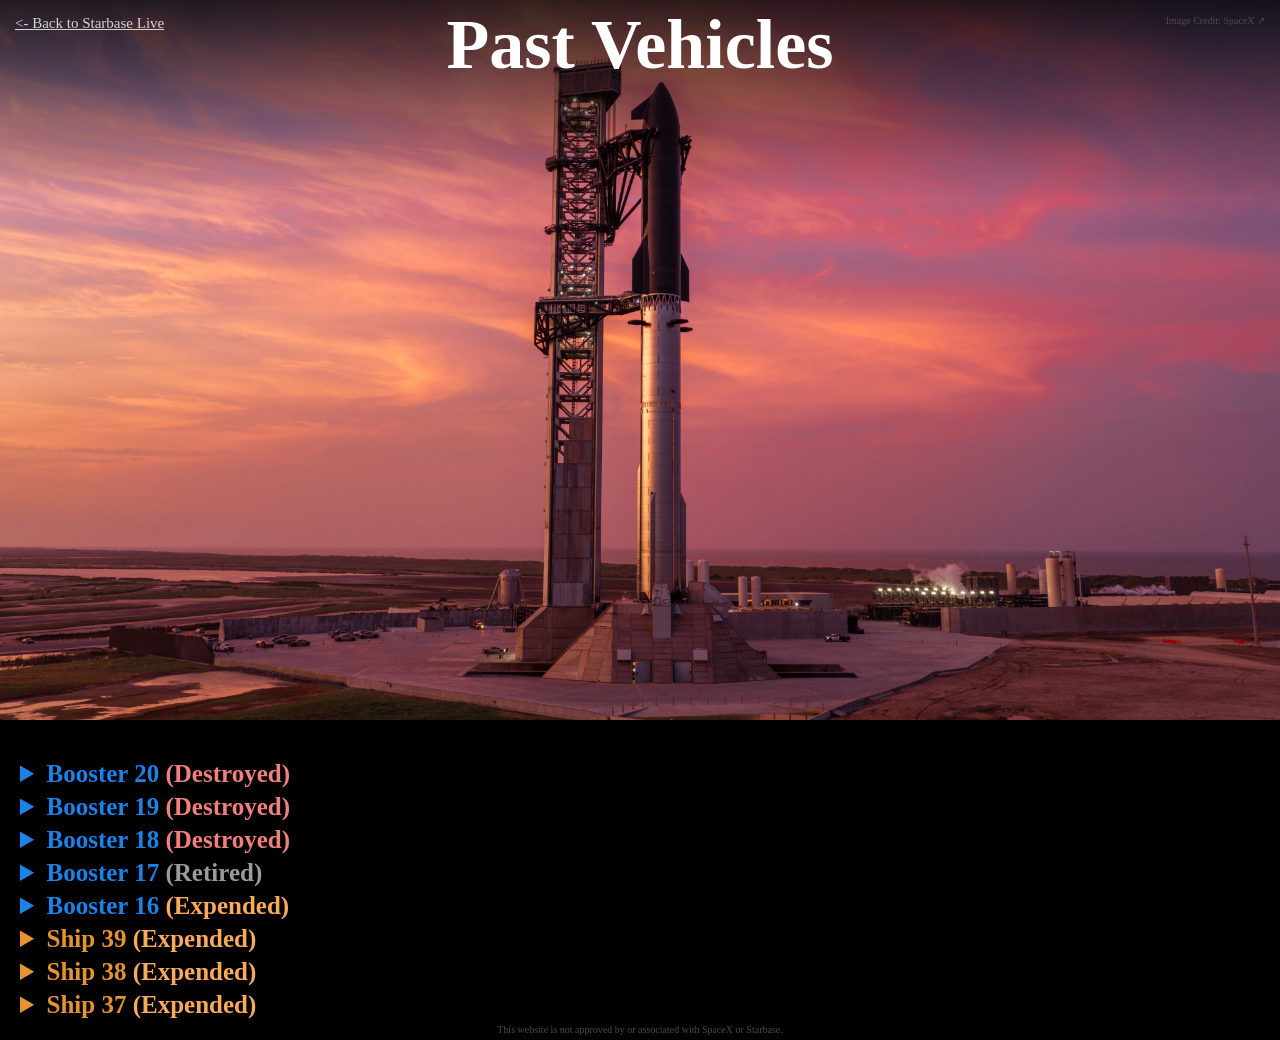
==== past-vehicles.html @ 7f8a21f4 "1.2 - Added a past flights page (goes back to Flight 10 for now) - De-yelled the main page - Added h" ====
<!DOCTYPE html>
<html>
<head>
<title>Starbase Live - Past Vehicles</title>
<link rel="stylesheet" href="stylesheet.css">
</head>
<body>
<div class="h-wrapper">
    <img src="img/past-vehicles.png" class="headerimg">
    <h1>Past Vehicles</h1>
    <a href="https://www.twitter.com/SpaceX" target="_blank"><p class="right">Image Credit: SpaceX ↗</p></a>
    <p><a href="index.html" style="font-size: 15px;"><- Back to Starbase Live</a></p>
</div>

<div>
<details id="booster-20">
<summary class="dropdown-hover booster booster-hover">Booster 20 <span class="incomplete">(Destroyed)</span></summary>
<pre>
Flew on Flight 13

Booster 20 flew on the second Starship V3 test flight and improved on Booster 19's performance by completing the boostback burn following stage separation. Unfortunately, it was unable to relight all 13 engines for its landing burn and, as a result, had a hard splashdown off the coast of Starbase.

<b class="booster-s">SCHEDULE</b>
Completed cryogenic proofing (June 6th-7th, 2026 - 2 tests)
Completed full-duration static fire (July 10th, 2026 - 25s)
<span class="booster-launch-p">Scrubbed launch attempt (July 16th, 2026 - Post-ignition abort)</span>
Completed propellant dump test (July 22nd, 2026)
<span class="booster-launch-p">Starship Flight 13 (July 24th, 2026 - 48 days)</span>
</pre>
</details>

<details id="booster-19">
<summary class="dropdown-hover booster booster-hover">Booster 19 <span class="incomplete">(Destroyed)</span></summary>
<pre>
Flew on Flight 12 with <span class="ship">Ship 39</span>

Booster 19 was the first Starship V3 booster to reach flight (and the first booster to launch from Pad 2). One of its Raptor 3 engines flamed out on ascent but did not affect the trajectory. After hot staging, Booster 19 was pushed the wrong direction, causing its boostback burn to be prematurely shutdown and a hard splashdown in an unplanned location.

<b class="booster-s">SCHEDULE</b>
Completed cryogenic proofing (February 2nd-7th, 2026 - 4 tests)
Completed tanking test (March 10th, 2026)
Completed spin prime test (March 11th, 2026)
Completed igniter test (March 15th, 2026)
<span class="incomplete">Failed 10-engine static fire (March 16th, 2026)</span>
Completed spin prime test #2 (April 12th, 2026)
Completed igniter test #2 (April 13th, 2026)
<span class="incomplete">Failed 33-engine static fire (April 15th, 2026)</span>
Completed tanking test #2 (April 16th, 2026)
Completed full-duration static fire (May 7th, 2026 - 16s)
Completed wet dress rehearsal (May 11th, 2026)
Completed stacked tanking test (May 20th, 2026)
<span class="booster-launch-p">Scrubbed launch attempt (May 21st, 2026 - T-40s hold, QD arm failed to retract)</span>
<span class="booster-launch-p">Starship Flight 12 (May 22nd, 2026 - 109 days)</span>
</pre>
</details>

<details id="booster-18">
<summary class="dropdown-hover booster booster-hover">Booster 18 <span class="incomplete">(Destroyed)</span></summary>
<pre>
Did not fly

Booster 18 was the first Starship V3 booster and was supposed to fly on Flight 12 but failed during testing.

<b class="booster-s">SCHEDULE</b>
<span class="incomplete">Failed gas system pressure testing (November 21st, 2025)</span>
</pre>
</details>

<details id="booster-17">
<summary class="dropdown-hover booster booster-hover">Booster 17 <span class="retired">(Retired)</span></summary>
<pre>
Did not fly

Booster 17 was the final Starship V2 booster and did not fly due to the program moving forward to develop Starship V3.

<b class="booster-s">SCHEDULE</b>
Completed cryogenic proofing (April 8th-9th, 2025 - 2 tests)
</pre>
</details>

<details id="booster-16">
<summary class="dropdown-hover booster booster-hover">Booster 16 <span class="in-progress">(Expended)</span></summary>
<pre>
Flew on Flight 10 with <span class="ship">Ship 37</span>

Booster 16, while not the final V2 booster or on the last V2 flight, was the last booster created that flew on a Starship V2 flight. Booster 16 performed several tests in-flight, including engine-out capability during landing, before performing a planned hard splashdown off the coast of Starbase.

<b class="booster-s">SCHEDULE</b>
Completed cryogenic proofing (February 28th-March 4th, 2025 - 2 tests)
Completed full-duration static fire (June 6th, 2025)
<span class="booster-launch-p">Scrubbed launch attempt (August 24th, 2025 - T-40m, leak in oxidizer line)</span>
<span class="booster-launch-p">Scrubbed launch attempt #2 (August 25th, 2025 - T-40s, weather)</span>
<span class="booster-launch-p">Starship Flight 10 (August 26th, 2025 - 179 days)</span>

</pre>
</details>

<details id="ship-39">
<summary class="dropdown-hover ship ship-hover">Ship 39 <span class="in-progress">(Expended)</span></summary>
<pre>
Flew on Flight 12 with <span class="booster">Booster 19</span>

Ship 39 was the first Starship V3 upper stage and flew on V3's first flight. During ascent, one of its Vaccum-Optimised Raptor 3 engines failed. Despite this, it was able to complete its ascent burn, deploying 22 dummy Starlink V3 satellites (2 of which took photos of Ship 39) before re-entering Earth's atmosphere and splashing down in the Indian Ocean as planned.

<b class="ship-s">SCHEDULE</b>
Completed cryogenic proofing (February 28th-March 3rd, 2026 - 3 tests)
Completed spin prime test (April 11th, 2026)
Completed 2 unknown tests (April 12th-13th, 2026 - likely igniter/spin prime)
Completed full-duration static fire (April 14th, 2026)
<span class="ship-launch-p">Scrubbed launch attempt (May 21st, 2026 - T-40s, QD arm failed to retract)</span>
<span class="ship-launch-p">Starship Flight 12 (May 22nd, 2026 - 83 days)</span>
</pre>
</details>

<details id="ship-38">
<summary class="dropdown-hover ship ship-hover">Ship 38 <span class="in-progress">(Expended)</span></summary>
<pre>
Flew on Flight 11 with <span class="booster">Booster 15</span>

Ship 38 was the final Starship V2 and flew on the final V2 flight.

<b class="ship-s">SCHEDULE</b>
Completed cryogenic proofing (July 30th, 2025 - 2 tests)
Completed full-duration static fire (September 22nd, 2025)
<span class="ship-launch-p">Starship Flight 11 (October 13th, 2025 - 75 days)</span>
</pre>
</details>

<details id="ship-37">
<summary class="dropdown-hover ship ship-hover">Ship 37 <span class="in-progress">(Expended)</span></summary>
<pre>
Flew on Flight 10 with <span class="booster">Booster 16</span>

Ship 37 was the first Starship V2 ship to successfully deploy Starlink simulators and perform a soft splashdown in the Indian Ocean.

<b class="ship-s">SCHEDULE</b>
Completed cryogenic proofing (May 30th, 2025 - 2 tests)
Completed single-engine static fire (July 31st, 2025)
Completed full-duration static fire (August 1st, 2025)
Completed spin prime (August 13th, 2025)
<span class="ship-launch-p">Scrubbed launch attempt (August 24th, 2025 - T-40m, leak in oxidizer line)</span>
<span class="ship-launch-p">Scrubbed launch attempt #2 (August 25th, 2025 - T-40s, weather)</span>
<span class="ship-launch-p">Starship Flight 10 (August 26th, 2025 - 98 days)</span>
</pre>
</details>
</div>

<p style="text-align: center; padding-bottom: 5px" class="source">This website is not approved by or associated with SpaceX or Starbase.</p>

<script>
document.querySelectorAll('details').forEach(function(details) {
  details.addEventListener('toggle', function() {
    if (details.open) {
      details.scrollIntoView({ behavior: 'smooth', block: 'nearest' });
    }
  });
});

function openDetailsFromHash() {
    const hash = window.location.hash;
    if (!hash) return;

    const target = document.querySelector(hash);
    if (target && target.tagName === 'DETAILS') {
        target.open = true;
        target.scrollIntoView({ behavior: 'smooth', block: 'nearest' });
    }
}

window.addEventListener('DOMContentLoaded', openDetailsFromHash);
window.addEventListener('hashchange', openDetailsFromHash);
</script>
</body>

</html>
---- stylesheet.css ----
html {
    -webkit-text-size-adjust: 100%;
    text-size-adjust: 100%;
}

body {
    background-color: black;
    color: white;
    font-family: 'Inter';
    margin: 0;
}

h1 {
    text-align: center;
    font-weight: 900;
    font-size: clamp(28px, 8vw, 70px);
    position: absolute;
    z-index: 10;
    top: 5px;
    left: 0px;
    right: 0px;
    margin: 0;
}

h2 {
    font-size: 40px;
    font-weight: 700;
    margin-bottom: 20px;
}

.h-wrapper p {
    font-size: clamp(5px, 2vw, 10px);
    color: rgb(75, 75, 75);
    position: absolute;
    z-index: 10;
    top: 15px;
    left: 15px;
    right: 0;
    margin: 0;
    width: fit-content;
}

.h-wrapper .right {
    text-align: right;
    left: auto;
    right: 15px;
}

img {
    width: 100%;
    height: auto;
}

details {
    margin-top: 5px;
    margin-bottom: 5px;
}

.dropdown-hover {
    cursor: pointer;
}

summary {
    font-weight: 600;
    font-size: 25px;
    color: #994cde;
    -webkit-user-select: none; /* Safari */
    -ms-user-select: none; /* IE 10 and IE 11 */
    user-select: none; /* Standard syntax */
}

.beach-closure {
    color: #d73cbd;
}

.beach-closure:hover {
    color: #f063d8;
}

summary:hover {
    color: #b974f5;
    transition: 0.1s;
}

.ship-hover:hover {
    color: #eba652;
    transition: 0.1s;
}

.booster-hover:hover {
    color: #3e98f2;
    transition: 0.1s;
}

pre {
    font-family: 'Inter';
    font-weight: 400;
    font-size: 20px;
    margin-top: 0;
    margin-bottom: 10px;
    white-space: pre-wrap;
    word-wrap: break-word;
    padding-left: 1em;
}

b {
    font-weight: 600;
}

.h-wrapper {
    position: relative;
    margin: 0;
    padding: 0;
}

.h-wrapper::after {
    content: '';
    position: absolute;
    top: 0;
    left: 0;
    right: 0;
    height: 200px;
    background: linear-gradient(to bottom, rgba(0, 0, 0, 0.8), transparent);
    pointer-events: none;
    z-index: 1;
}

.headerimg {
    display: block;
}

.firstdiv {
    margin-top: 20px;
}

div {
    margin-top: 40px;
    padding: 0 20px;
}

div h3 {
    font-size: 24px;
    margin-top: 15px;
    margin-bottom: 0;
}

.booster {
    color: #1b82e8;
}

.ship {
    color: #e49330;
}

.launch {
    color: #994cde;
}

.source {
    color: rgb(75, 75, 75);
    font-size: 10px;
    margin: 0;
}

a {
    color: lightgray;
    text-decoration-color: lightgray;
    text-decoration-thickness: 1px;
}

.a-source {
    color: rgb(75, 75, 75);
    text-decoration-color: rgb(75, 75, 75);
}

.a-none {
    color: auto;
    text-decoration-color: auto;
}

.complete {
    color: lightgreen;
}

.in-progress {
    color: rgb(249, 170, 91);
}

.incomplete {
    color: lightcoral
}

.uncertain {
    color: rgb(235, 188, 18);
    font-style: italic;
}

.retired {
    color: rgb(155, 155, 155);
}

.booster-s {
    color: rgb(54, 184, 228);
}

.ship-s {
    color: rgb(237, 162, 101);
}

.booster-launch-p {
    font-weight: 500;
    color: rgb(192, 233, 248);
}

.ship-launch-p {
    font-weight: 500;
    color: rgb(248, 214, 192)
}
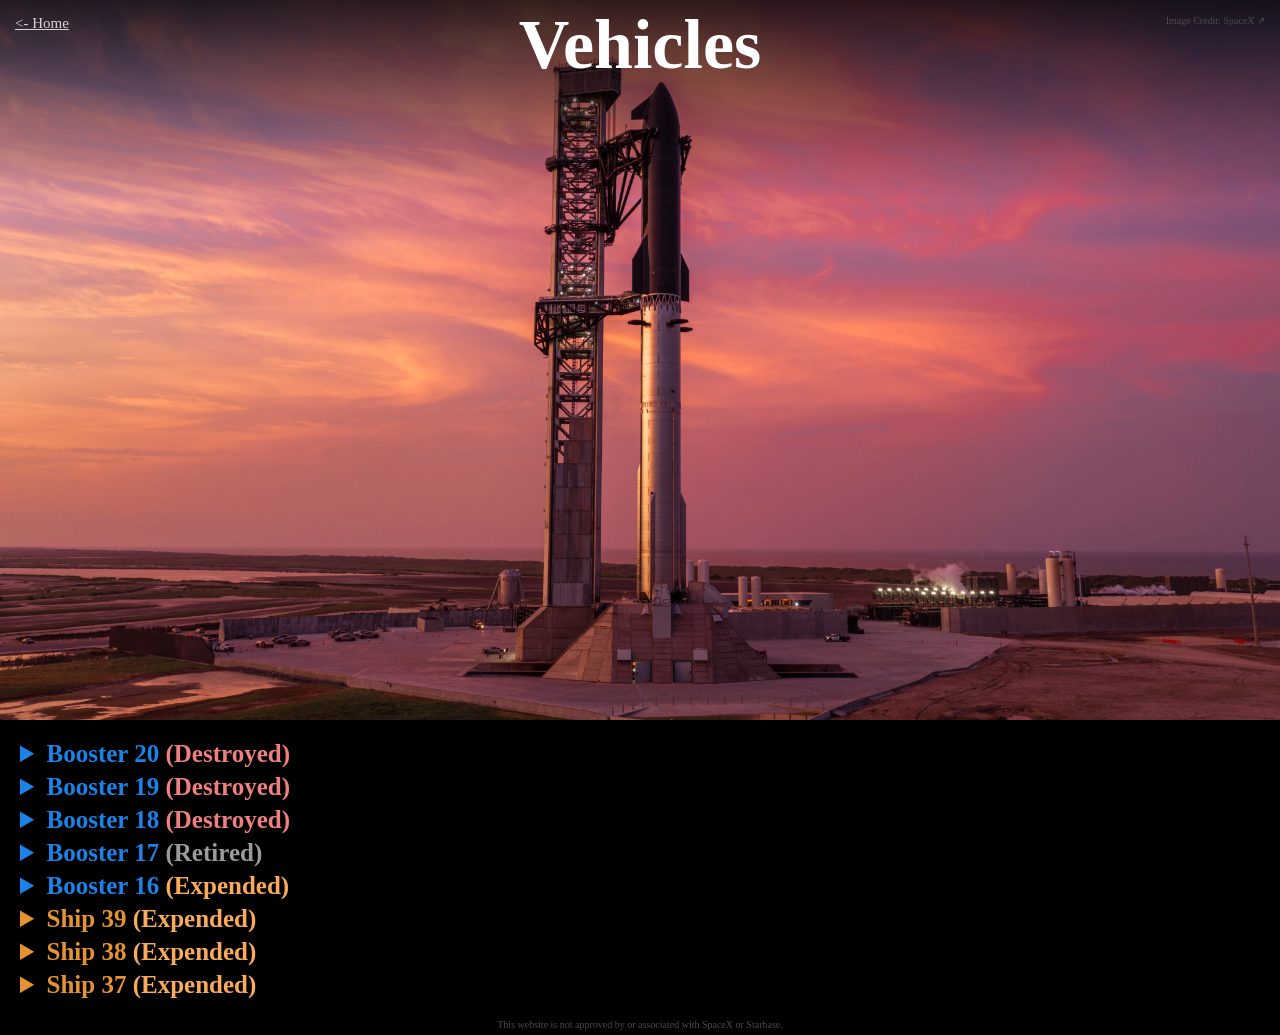
==== commit 5af2a47e: "phone phone" ====
--- a/past-vehicles.html
+++ b/past-vehicles.html
@@ -2,17 +2,18 @@
 <html>
 <head>
 <title>Starbase Live - Past Vehicles</title>
+<meta name="viewport" content="width=device-width, initial-scale=1.0">
 <link rel="stylesheet" href="stylesheet.css">
 </head>
 <body>
 <div class="h-wrapper">
     <img src="img/past-vehicles.png" class="headerimg">
-    <h1>Past Vehicles</h1>
-    <a href="https://www.twitter.com/SpaceX" target="_blank"><p class="right">Image Credit: SpaceX ↗</p></a>
-    <p><a href="index.html" style="font-size: 15px;"><- Back to Starbase Live</a></p>
+    <h1>Vehicles</h1>
+    <a href="https://twitter.com/SpaceX/status/2080302195677728803" target="_blank"><p class="right">Image Credit: SpaceX ↗</p></a>
+    <p><a href="index.html" class="a-wrapper"><- Home</a></p>
 </div>
 
-<div>
+<div class="firstdiv">
 <details id="booster-20">
 <summary class="dropdown-hover booster booster-hover">Booster 20 <span class="incomplete">(Destroyed)</span></summary>
 <pre>
@@ -145,7 +146,7 @@
 </details>
 </div>
 
-<p style="text-align: center; padding-bottom: 5px" class="source">This website is not approved by or associated with SpaceX or Starbase.</p>
+<p style="text-align: center; margin-top: 20px; padding-bottom: 5px" class="source">This website is not approved by or associated with SpaceX or Starbase.</p>
 
 <script>
 document.querySelectorAll('details').forEach(function(details) {
--- a/stylesheet.css
+++ b/stylesheet.css
@@ -38,6 +38,10 @@
     right: 0;
     margin: 0;
     width: fit-content;
+}
+
+.a-wrapper {
+    font-size: clamp(10px, 2vw, 15px);
 }
 
 .h-wrapper .right {
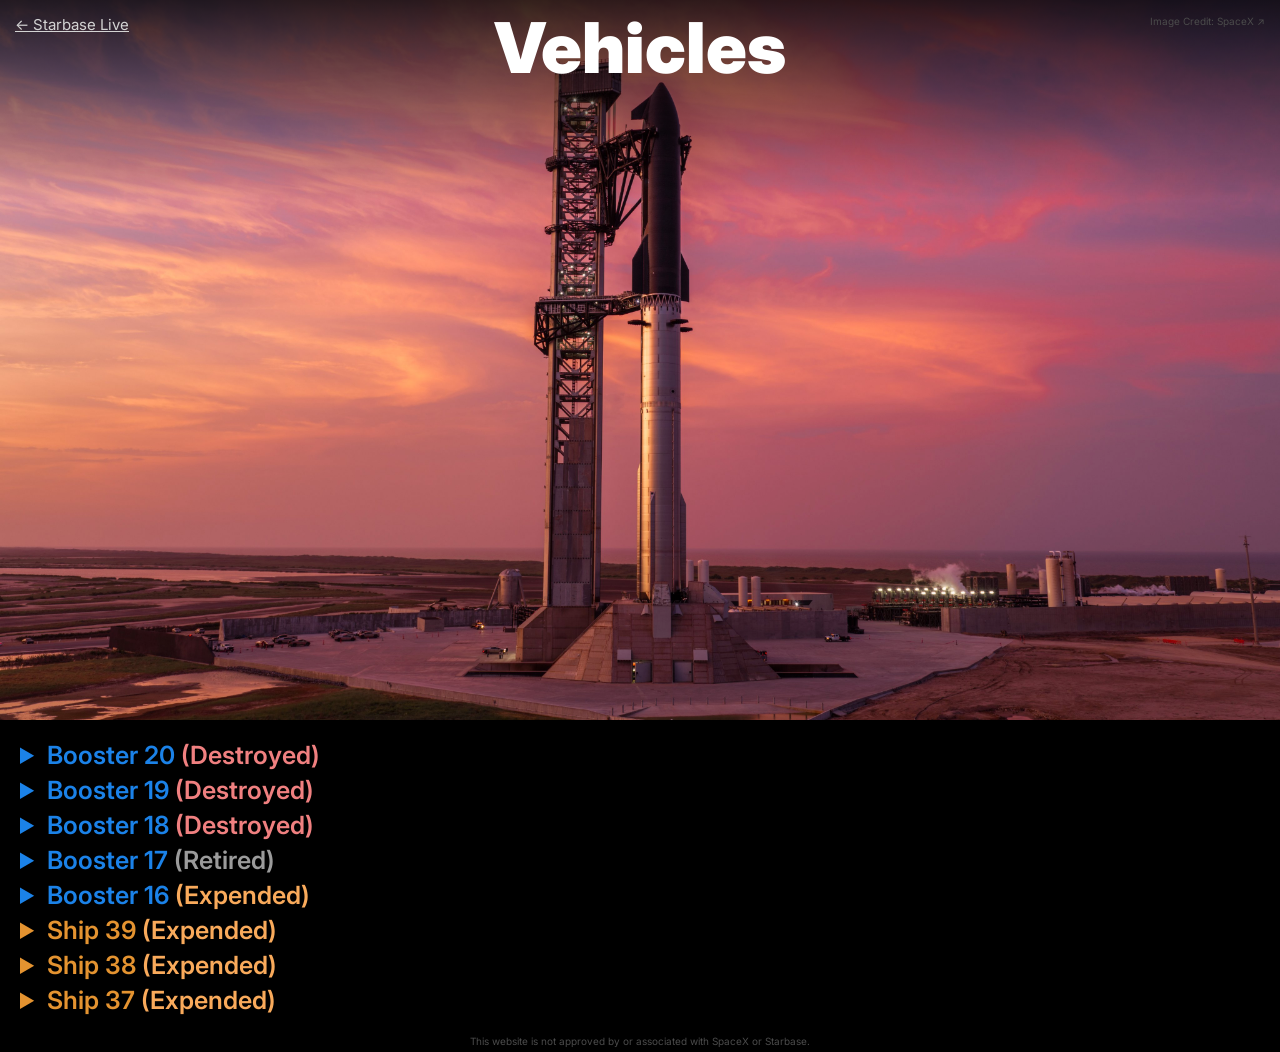
==== commit 5ac58dea: "PHONE PHONE" ====
--- a/past-vehicles.html
+++ b/past-vehicles.html
@@ -4,13 +4,14 @@
 <title>Starbase Live - Past Vehicles</title>
 <meta name="viewport" content="width=device-width, initial-scale=1.0">
 <link rel="stylesheet" href="stylesheet.css">
+<link href="https://fonts.googleapis.com/css2?family=Inter:ital,opsz,wght@0,14..32,100..900;1,14..32,100..900&family=Noto+Sans:ital,wght@0,100..900;1,100..900&display=swap" rel="stylesheet">
 </head>
 <body>
 <div class="h-wrapper">
     <img src="img/past-vehicles.png" class="headerimg">
     <h1>Vehicles</h1>
     <a href="https://twitter.com/SpaceX/status/2080302195677728803" target="_blank"><p class="right">Image Credit: SpaceX ↗</p></a>
-    <p><a href="index.html" class="a-wrapper"><- Home</a></p>
+    <p><a href="index.html" class="a-wrapper"><- Starbase Live</a></p>
 </div>
 
 <div class="firstdiv">
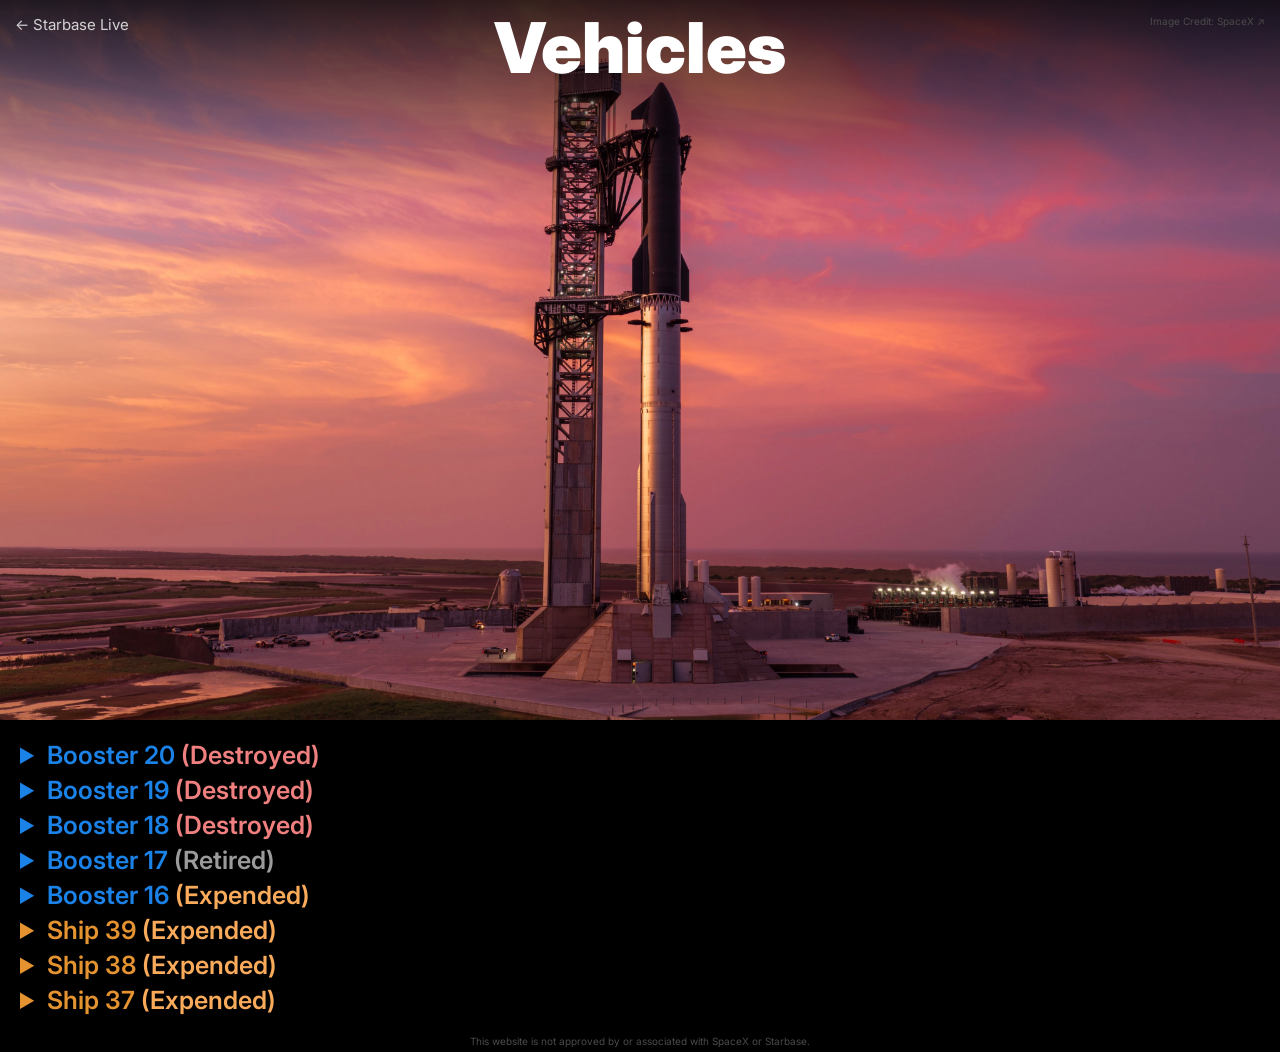
==== commit 3075ba4f: "9/13 15:45 Added animation to the page switches" ====
--- a/past-vehicles.html
+++ b/past-vehicles.html
@@ -11,7 +11,7 @@
     <img src="img/past-vehicles.png" class="headerimg">
     <h1>Vehicles</h1>
     <a href="https://twitter.com/SpaceX/status/2080302195677728803" target="_blank"><p class="right">Image Credit: SpaceX ↗</p></a>
-    <p><a href="index.html" class="a-wrapper"><- Starbase Live</a></p>
+    <p class="expand"><a href="index.html" class="a-wrapper a-expand"><- Starbase Live</a></p>
 </div>
 
 <div class="firstdiv">
--- a/stylesheet.css
+++ b/stylesheet.css
@@ -17,10 +17,12 @@
     position: absolute;
     z-index: 10;
     top: 5px;
-    left: 0px;
-    right: 0px;
-    margin: 0;
-}
+    left: 50%;
+    transform: translateX(-50%);
+    width: fit-content;
+    margin: 0;
+}
+
 
 h2 {
     font-size: 40px;
@@ -42,6 +44,7 @@
 
 .a-wrapper {
     font-size: clamp(10px, 2vw, 15px);
+    text-decoration: none;
 }
 
 .h-wrapper .right {
@@ -219,4 +222,23 @@
 .ship-launch-p {
     font-weight: 500;
     color: rgb(248, 214, 192)
+}
+
+.expand {
+    scale: 1;
+    transition: 0.3s;
+}
+
+.expand:hover {
+    cursor: pointer;
+    scale: 1.1;
+}
+
+.a-expand {
+    color: lightgray;
+    transition: 0.3s;
+}
+
+.a-expand:hover {
+    color: white;
 }
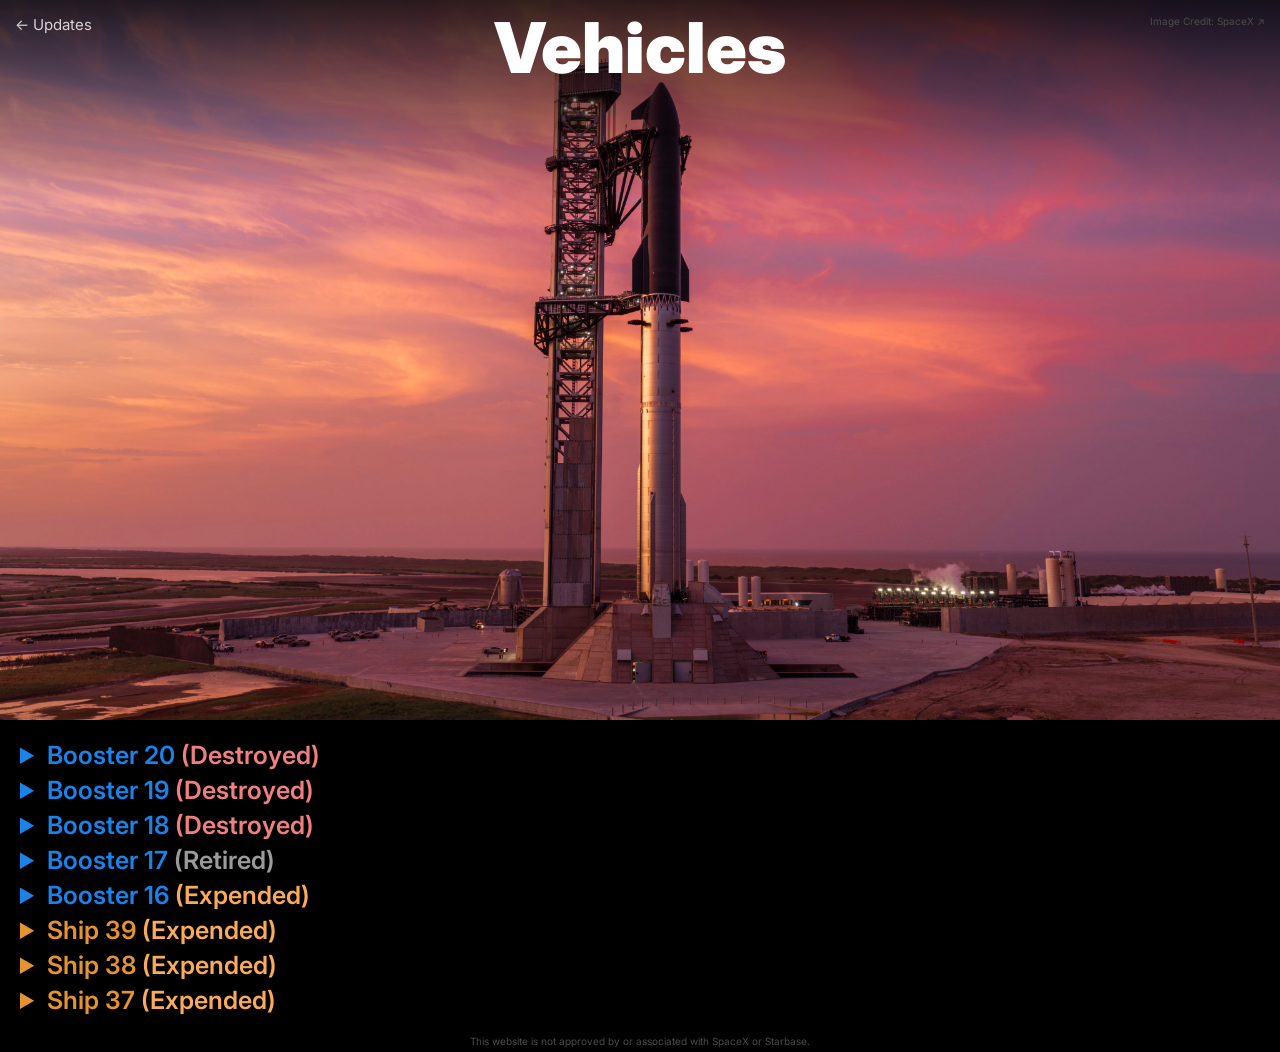
==== commit a7611b28: "1.3 - Added a notification system - Added a "Stands" tracking section - Renamed to Starbase Updates " ====
--- a/past-vehicles.html
+++ b/past-vehicles.html
@@ -1,7 +1,7 @@
 <!DOCTYPE html>
 <html>
 <head>
-<title>Starbase Live - Past Vehicles</title>
+<title>Starbase Updates - Past Vehicles</title>
 <meta name="viewport" content="width=device-width, initial-scale=1.0">
 <link rel="stylesheet" href="stylesheet.css">
 <link href="https://fonts.googleapis.com/css2?family=Inter:ital,opsz,wght@0,14..32,100..900;1,14..32,100..900&family=Noto+Sans:ital,wght@0,100..900;1,100..900&display=swap" rel="stylesheet">
@@ -11,7 +11,7 @@
     <img src="img/past-vehicles.png" class="headerimg">
     <h1>Vehicles</h1>
     <a href="https://twitter.com/SpaceX/status/2080302195677728803" target="_blank"><p class="right">Image Credit: SpaceX ↗</p></a>
-    <p class="expand"><a href="index.html" class="a-wrapper a-expand"><- Starbase Live</a></p>
+    <p class="expand"><a href="index.html" class="a-wrapper a-expand"><- Updates</a></p>
 </div>
 
 <div class="firstdiv">
@@ -149,29 +149,7 @@
 
 <p style="text-align: center; margin-top: 20px; padding-bottom: 5px" class="source">This website is not approved by or associated with SpaceX or Starbase.</p>
 
-<script>
-document.querySelectorAll('details').forEach(function(details) {
-  details.addEventListener('toggle', function() {
-    if (details.open) {
-      details.scrollIntoView({ behavior: 'smooth', block: 'nearest' });
-    }
-  });
-});
-
-function openDetailsFromHash() {
-    const hash = window.location.hash;
-    if (!hash) return;
-
-    const target = document.querySelector(hash);
-    if (target && target.tagName === 'DETAILS') {
-        target.open = true;
-        target.scrollIntoView({ behavior: 'smooth', block: 'nearest' });
-    }
-}
-
-window.addEventListener('DOMContentLoaded', openDetailsFromHash);
-window.addEventListener('hashchange', openDetailsFromHash);
-</script>
+<script src="script.js"></script>
 </body>
 
 </html>
--- a/stylesheet.css
+++ b/stylesheet.css
@@ -61,6 +61,7 @@
 details {
     margin-top: 5px;
     margin-bottom: 5px;
+    width: fit-content;
 }
 
 .dropdown-hover {
@@ -151,6 +152,31 @@
     margin-bottom: 0;
 }
 
+.f-button {
+    margin: auto;
+    margin-top: 10px;
+    margin-bottom: 5px;
+    display: block;
+    padding: 5px;
+    border-radius: 15px;
+    background-color: black;
+    border: 2px white solid;
+    color: white;
+    scale: 1;
+    transition: 0.2s;
+}
+
+.f-button:hover {
+    color: black;
+    background-color: white;
+    scale: 1.1;
+    cursor: pointer;
+}
+
+.footer {
+    text-align: center;
+}
+
 .booster {
     color: #1b82e8;
 }
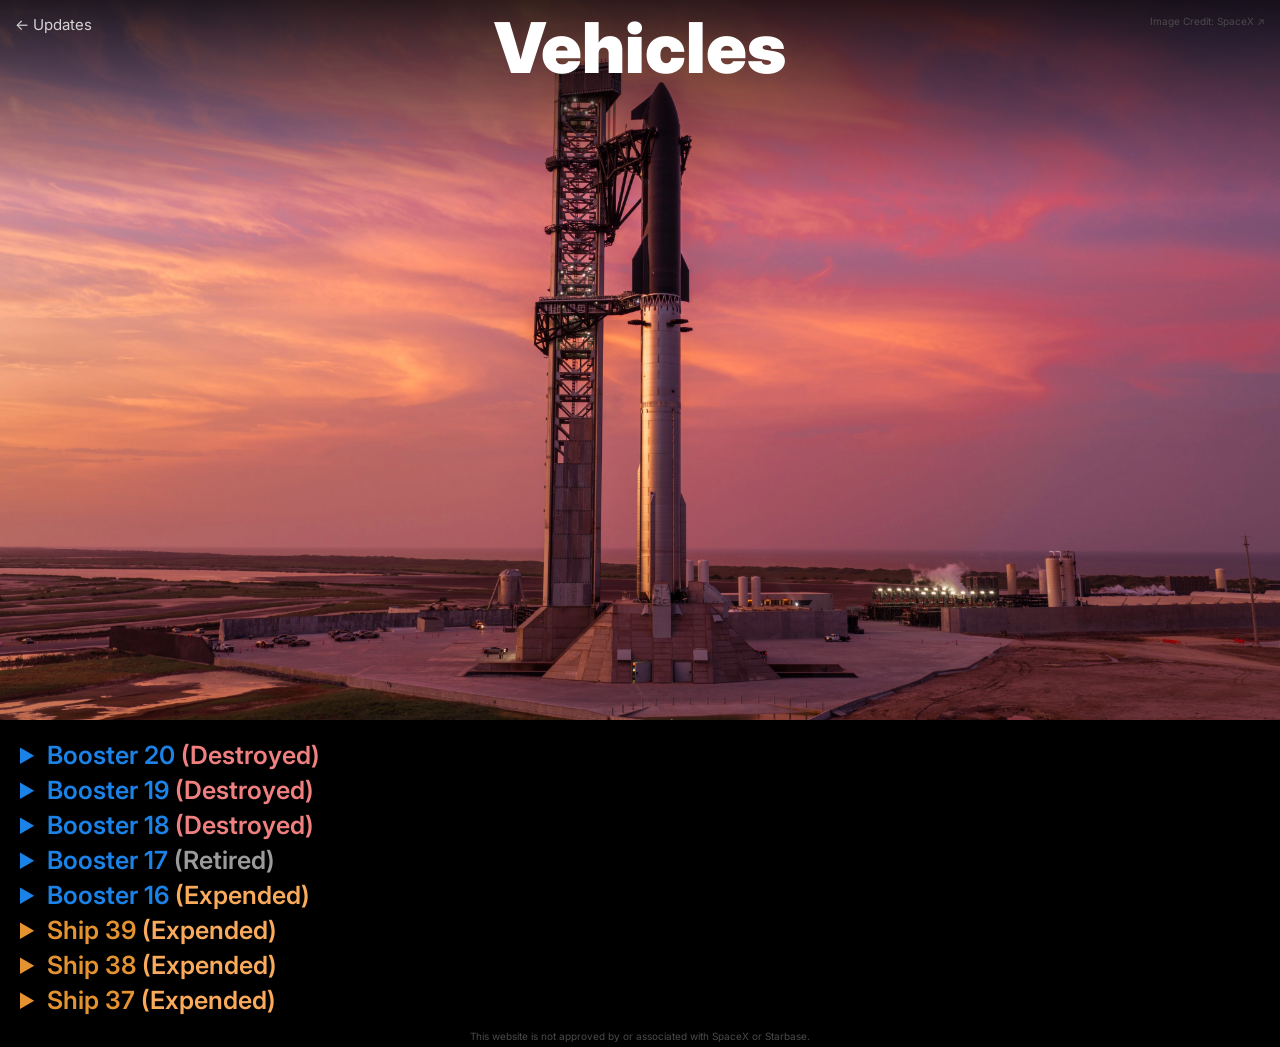
==== commit 10ab035a: "1.4 - Added a launch countdown (with notifications) - Made more objects scale with hover (details, h" ====
--- a/past-vehicles.html
+++ b/past-vehicles.html
@@ -9,9 +9,9 @@
 <body>
 <div class="h-wrapper">
     <img src="img/past-vehicles.png" class="headerimg">
-    <h1>Vehicles</h1>
-    <a href="https://twitter.com/SpaceX/status/2080302195677728803" target="_blank"><p class="right">Image Credit: SpaceX ↗</p></a>
-    <p class="expand"><a href="index.html" class="a-wrapper a-expand"><- Updates</a></p>
+    <a href="index.html"><h1>Vehicles</h1></a>
+    <a href="https://twitter.com/SpaceX/status/2080302195677728803" target="_blank"><p class="right grow-link">Image Credit: SpaceX ↗</p></a>
+    <p class="expand11"><a href="index.html" class="a-wrapper a-whiten"><- Updates</a></p>
 </div>
 
 <div class="firstdiv">
@@ -147,7 +147,9 @@
 </details>
 </div>
 
-<p style="text-align: center; margin-top: 20px; padding-bottom: 5px" class="source">This website is not approved by or associated with SpaceX or Starbase.</p>
+<div class="footer">
+<p class="p-small">This website is not approved by or associated with SpaceX or Starbase.</p>
+</div>
 
 <script src="script.js"></script>
 </body>
--- a/stylesheet.css
+++ b/stylesheet.css
@@ -1,33 +1,45 @@
 html {
     -webkit-text-size-adjust: 100%;
     text-size-adjust: 100%;
+    font-family: 'Inter';
 }
 
 body {
     background-color: black;
     color: white;
-    font-family: 'Inter';
     margin: 0;
 }
 
 h1 {
     text-align: center;
+    color: white;
     font-weight: 900;
     font-size: clamp(28px, 8vw, 70px);
     position: absolute;
     z-index: 10;
     top: 5px;
     left: 50%;
-    transform: translateX(-50%);
-    width: fit-content;
-    margin: 0;
-}
-
+    transform: translateX(-50%) scale(1);
+    transition: transform 0.3s;
+    width: fit-content;
+    margin: 0;
+}
+
+h1:hover {
+    transform: translateX(-50%) scale(1.2);
+    cursor: pointer;
+}
 
 h2 {
     font-size: 40px;
     font-weight: 700;
     margin-bottom: 20px;
+}
+
+h3 {
+    font-size: 24px;
+    margin-top: 15px;
+    margin-bottom: 0;
 }
 
 .h-wrapper p {
@@ -71,10 +83,17 @@
 summary {
     font-weight: 600;
     font-size: 25px;
+    width: fit-content;
     color: #994cde;
     -webkit-user-select: none; /* Safari */
     -ms-user-select: none; /* IE 10 and IE 11 */
     user-select: none; /* Standard syntax */
+    transition: 0.5s;
+    scale: 1;
+}
+
+summary:hover {
+    scale: 1.05;
 }
 
 .beach-closure {
@@ -87,17 +106,14 @@
 
 summary:hover {
     color: #b974f5;
-    transition: 0.1s;
 }
 
 .ship-hover:hover {
     color: #eba652;
-    transition: 0.1s;
 }
 
 .booster-hover:hover {
     color: #3e98f2;
-    transition: 0.1s;
 }
 
 pre {
@@ -146,12 +162,6 @@
     padding: 0 20px;
 }
 
-div h3 {
-    font-size: 24px;
-    margin-top: 15px;
-    margin-bottom: 0;
-}
-
 .f-button {
     margin: auto;
     margin-top: 10px;
@@ -174,7 +184,9 @@
 }
 
 .footer {
+    margin-top: 15px;
     text-align: center;
+    padding-bottom: 5px;
 }
 
 .booster {
@@ -189,7 +201,7 @@
     color: #994cde;
 }
 
-.source {
+.p-small {
     color: rgb(75, 75, 75);
     font-size: 10px;
     margin: 0;
@@ -211,6 +223,17 @@
     text-decoration-color: auto;
 }
 
+.grow-link {
+    scale: 1;
+    color: auto;
+    transition: 0.3s;
+}
+
+.grow-link:hover {
+    scale: 1.05;
+    color: rgb(80, 147, 235);
+}
+
 .complete {
     color: lightgreen;
 }
@@ -250,21 +273,21 @@
     color: rgb(248, 214, 192)
 }
 
-.expand {
+.expand11 {
     scale: 1;
     transition: 0.3s;
 }
 
-.expand:hover {
+.expand11:hover {
     cursor: pointer;
     scale: 1.1;
 }
 
-.a-expand {
+.a-whiten {
     color: lightgray;
     transition: 0.3s;
 }
 
-.a-expand:hover {
+.a-whiten:hover {
     color: white;
 }
